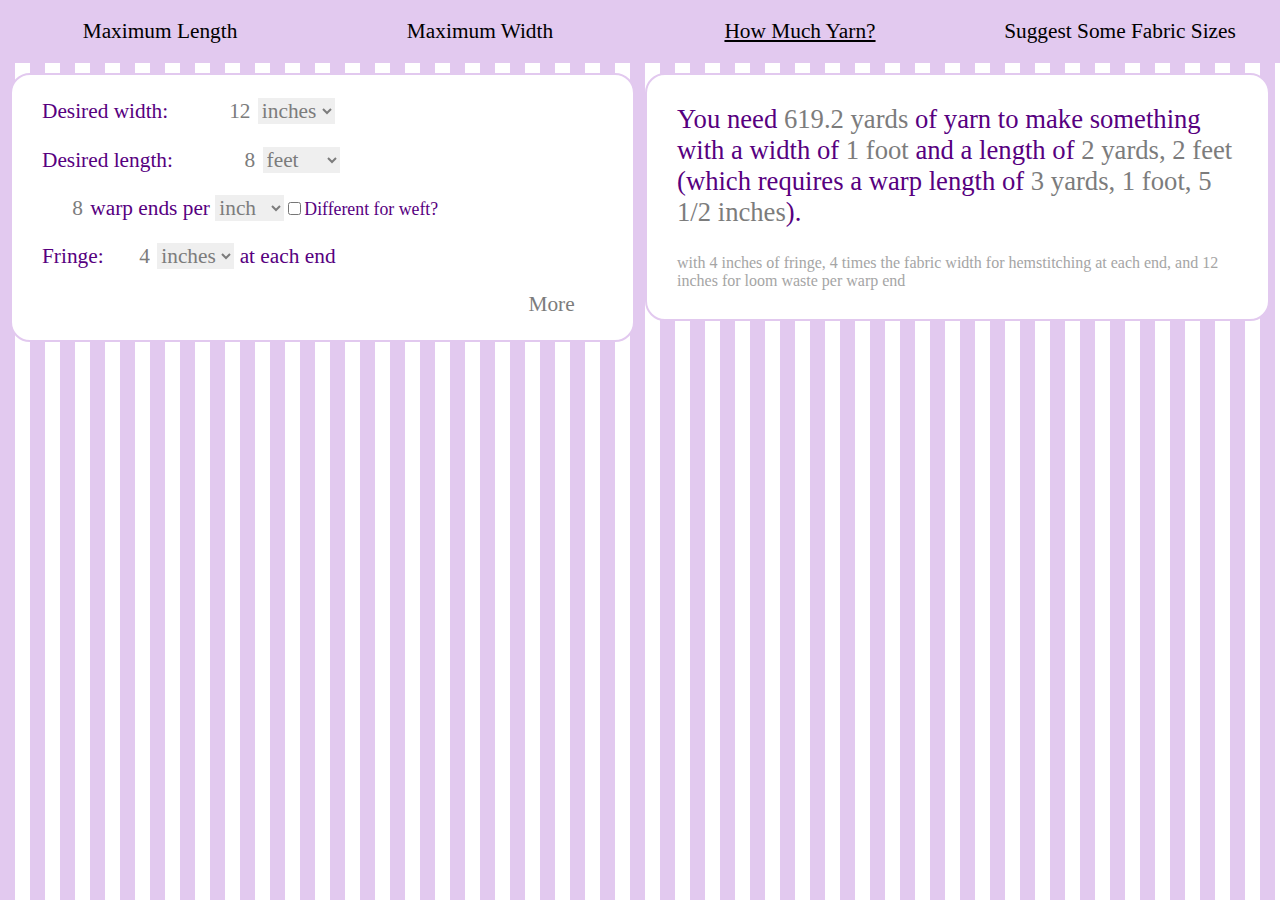
==== howmuch.html @ dab2c0d3 "Necessary files for website version" ====
<html><title>Weaving width calculator</title>
<head>
<script src="weaving.js"></script>
<link rel="stylesheet" type="text/css" href="weaving.css" />
<meta charset="ASCII">
</head>
<body onload="calculateAll(calculateYarn)">

<table class="menubar"><tr><td class="menubox"><a href="index.html">Maximum Length</a></td>
<td class="menubox"><a href="maxwidth.html">Maximum Width</a></td>
<td class="menubox"><u>How Much Yarn?</u></td>
<td class="menubox"><a href="matrix.html">Suggest Some Fabric Sizes</a></td></tr></table>

<div class="input-container">
<div class="inputs"><p>Desired width: <input id="_width" onchange="changeOutputs('width', calculateYarn)" value=12 size=4><input id="width" type="hidden" value=0>
<select name="width_unit" id="width_unit">
<option value="yards">yards</option>
<option value="meters">meters</option>
<option value="feet">feet</option>
<option value="inches" selected="selected">inches</option>
<option value="cm">cm</option>
</select><div id="width_err" class="error"></div></p>

<p>Desired length: <input id="_length" onchange="changeOutputs('length', calculateYarn)" value=8 size=4><input id="length" type="hidden" value=0>
<select name="length_unit" id="length_unit">
<option value="yards">yards</option>
<option value="meters">meters</option>
<option value="feet" selected="selected">feet</option>
<option value="inches">inches</option>
<option value="cm">cm</option>
</select><div id="length_err" class="error"></div></p>

<p><input id="_dent" onchange="changeInverseOutputs('dent', calculateYarn)" value=8 size=1><input id="dent" type="hidden" value=0> warp ends per <select name="dent_unit" id="dent_unit">
<option value="yards" selected="selected">yard</option>
<option value="meters">meter</option>
<option value="feet">foot</option>
<option value="inches" selected="selected">inch</option>
<option value="cm">cm</option>
</select><input type="checkbox" name="use_two_dents" value="use_two_dents" id="use_two_dents" onclick="toggleDentWeft(calculateYarn)"><span style="font-size: smaller">Different for weft?</span> <div id="dent_err" class="error"></div></p>

<p id="dent_weft_par" class="hidden"><input id="_dent_weft" onchange="changeInverseOutputs('dent_weft', calculateYarn)" value=8 size=1><input id="dent_weft" type="hidden" value=8> weft ends per <select name="dent_weft_unit" id="dent_weft_unit">
<option value="yards">yard</option>
<option value="meters">meter</option>
<option value="feet">foot</option>
<option value="inches" selected="selected">inch</option>
<option value="cm">cm</option>
</select><div id="dent_weft_err" class="error"></div></p>

<p>Fringe: <input id="_fringe" onchange="changeOutputsAndStatus('fringe', calculateYarn)" value=4 size=1><input id="fringe" type="hidden" value=0.> <select name="fringe_unit" id="fringe_unit">
<option value="yards">yards</option>
<option value="meters">meters</option>
<option value="feet">feet</option>
<option value="inches" selected="selected">inches</option>
<option value="cm">cm</option>
</select> at each end<div id="fringe_err" class="error"></div></p>

<p class="more" id="more" onclick="toggleMore()">More <img class="flip-vertical" src="arrow.png" width=23 height=14></p>

<div class="hidden" id="extras"><p>Total loom waste: <input id="_loom_waste" onchange="changeOutputsAndStatus('loom_waste', calculateYarn)" value=12 size=2><input id="loom_waste" type="hidden" value=0.33> <select name="loom_waste_unit" id="loom_waste_unit">
<option value="yards">yards</option>
<option value="meters">meters</option>
<option value="feet">feet</option>
<option value="inches" selected="selected">inches</option>
<option value="cm">cm</option>
</select><div id="loom_waste_err" class="error"></div></p>

<p>Add <input id="_percentage_overrun" onchange="changePercentageOverrun(calculateYarn)" value=10 size=2><input id="percentage_overrun" type="hidden" value=1.1>% to allow for draw-in<div id="percentage_overrun_err" class="error"></div></p>

<p>Leave <input id="hemstitch" onchange="changeStatus(calculateYarn)" value=4 size=1> times the fabric width (at each end) for hemstitching<div id="hemstitch_err" class="error"></div></p>


<p>Output units (warp): <select name="warp_length_unit" id="warp_length_unit"  onchange="calculateYarn()">
<option value="yards, feet, and inches" selected="selected">yards, feet, and inches</option>
<option value="yards">yards</option>
<option value="meters">meters</option>
<option value="feet">feet</option>
<option value="inches">inches</option>
<option value="cm">cm</option>
</select><BR />
Output units (weft): <select name="warp_width_unit" id="warp_width_unit" onchange="calculateYarn()">
<option value="yards, feet, and inches" selected="selected">yards, feet, and inches</option>
<option value="yards">yards</option>
<option value="meters">meters</option>
<option value="feet">feet</option>
<option value="inches">inches</option>
<option value="cm">cm</option>
</select><BR />
Output units (yarn): <select name="yardage_unit" id="yardage_unit" onchange="calculateYarn()">
<option value="yards, feet, and inches">yards, feet, and inches</option>
<option value="yards" selected="selected">yards</option>
<option value="meters">meters</option>
<option value="feet">feet</option>
<option value="inches">inches</option>
<option value="cm">cm</option>
</select><BR /><input type="checkbox" name="round_inches" value="round_inches" id="round_inches" onclick="calculateYarn()" checked="checked">Use fractional inches?</p>

<p class="more" onclick="toggleMore()">Less <img src="arrow.png" width=23 height=14></p></div></div></div>

<div class="output-container">
<div class="outputs">
<p>You need <span id="output_yardage" class="num">0 yards</span> of yarn to make something with a width of <span id="output_warp_width" class="num">0 inches</span> and a length of <span id="output_real_length" class="num"></span> (which requires a warp length of <span id="output_warp_length" class="num">0 inches</span>).</p>
<p id="extra_info" class="extra_info"></p>

<p id="diagnostic"></p></div></div>



</body></html>
---- weaving.css ----
body {
    font-family: Georgia, Times, "Times New Roman", serif;
    font-size: 16pt;
    color: #57007F;
    background-color: white;
    background-image: url("stripes.png");
    padding: 0px;
}

a {
    text-decoration: none;
    color: black;
}

a:hover, a:active {
    text-decoration: underline;
}


input, select {
    font-family: Georgia, Times, "Times New Roman", serif;
    font-size: 16pt;
    color: #7C7C7C;
    border: 0px;
}

input {
    text-align: right;
}

.inputs, .outputs {
    padding: 2px 30px; 
    border: 2px solid;
    border-color: #E2C9EF;
    background-color: #FFFFFF;
    border-radius: 20px;
}

.output-matrix {
    padding: 23px 30px; 
    border: 2px solid;
    border-color: #E2C9EF;
    background-color: #FFFFFF;
    border-radius: 20px;
}

.output-matrix table, .output-matrix tr, .output-matrix td {
    border: 1px solid #57007F;
    border-collapse: collapse;
    padding: 2px;
}

.output-matrix tr:nth-child(even) {
    background-color: #E8DEED;
}

.outputs {
    font-size: 20pt;
}

.input-container {
    position: absolute;
    left: 0%;
    top: 7%;
    width: 50%;
    padding: 10px 5px 10px 10px;
    box-sizing: border-box;
    -webkit-box-sizing: border-box;
    -moz-box-sizing: border-box; 
}    

.output-container {
    position: absolute;
    left: 50%;
    top: 7%;
    width: 50%;
    padding: 10px 10px 10px 5px;
    box-sizing: border-box;
    -webkit-box-sizing: border-box;
    -moz-box-sizing: border-box; 
}    

.menubar {
    position: absolute;
    height: 7%;
    width: 100%;
    top: 0;
    left: 0;
    padding: 0;
    border: 2px;
    border-color: black;
    border-collapse: collapse;
    margin: 0;
    background-color: #E2C9EF;
    color: black;
    text-align: center;
    font-size: 16pt;
}

.menubox {
    width: 25%;
    text-align: center;
}

.extra_info {
    font-size: 12pt;
    color: #A5A5A5;
}

.error {
    color: #FF0000;
}

.hidden {
    display: none;
}


/* http://stackoverflow.com/questions/1309055/cross-browser-way-to-flip-html-image-via-javascript-css */
.flip-vertical {
    -moz-transform: scaleY(-1);
    -webkit-transform: scaleY(-1);
    -o-transform: scaleY(-1);
    transform: scaleY(-1);
    -ms-filter: flipv; /*IE*/
    filter: flipv;
}

.more {
    text-align: right;
    color: #7C7C7C;
}

.num {
    color: #7C7C7C;
}

.note {
    font-size: 12pt;
    color: #7C7C7C;
    text-align: center;
    border: 1px solid #7C7C7C;
}
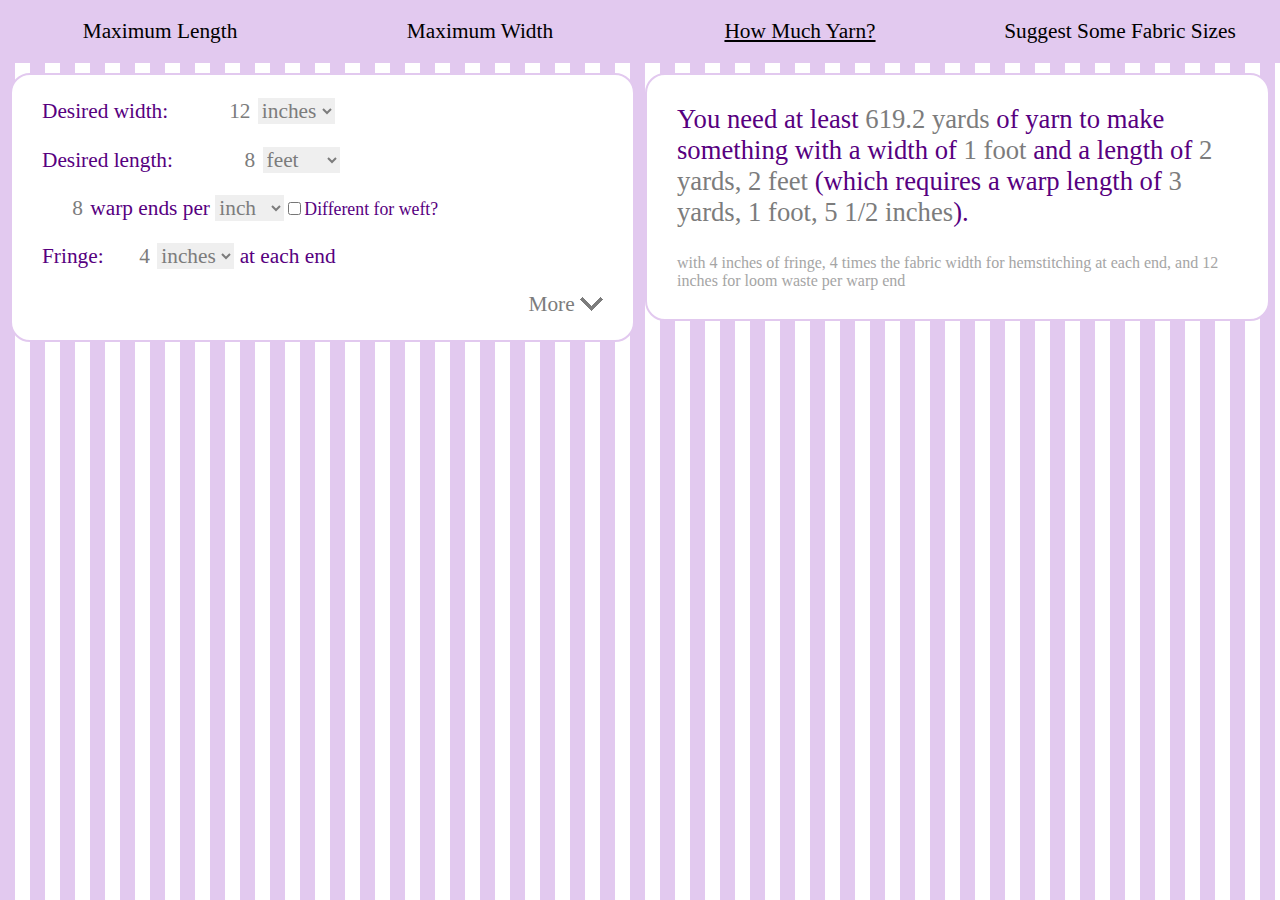
==== commit 5ad1eca4: "Be more specific about using all the yarn" ====
--- a/howmuch.html
+++ b/howmuch.html
@@ -98,7 +98,7 @@
 
 <div class="output-container">
 <div class="outputs">
-<p>You need <span id="output_yardage" class="num">0 yards</span> of yarn to make something with a width of <span id="output_warp_width" class="num">0 inches</span> and a length of <span id="output_real_length" class="num"></span> (which requires a warp length of <span id="output_warp_length" class="num">0 inches</span>).</p>
+<p>You need at least <span id="output_yardage" class="num">0 yards</span> of yarn to make something with a width of <span id="output_warp_width" class="num">0 inches</span> and a length of <span id="output_real_length" class="num"></span> (which requires a warp length of <span id="output_warp_length" class="num">0 inches</span>).</p>
 <p id="extra_info" class="extra_info"></p>
 
 <p id="diagnostic"></p></div></div>
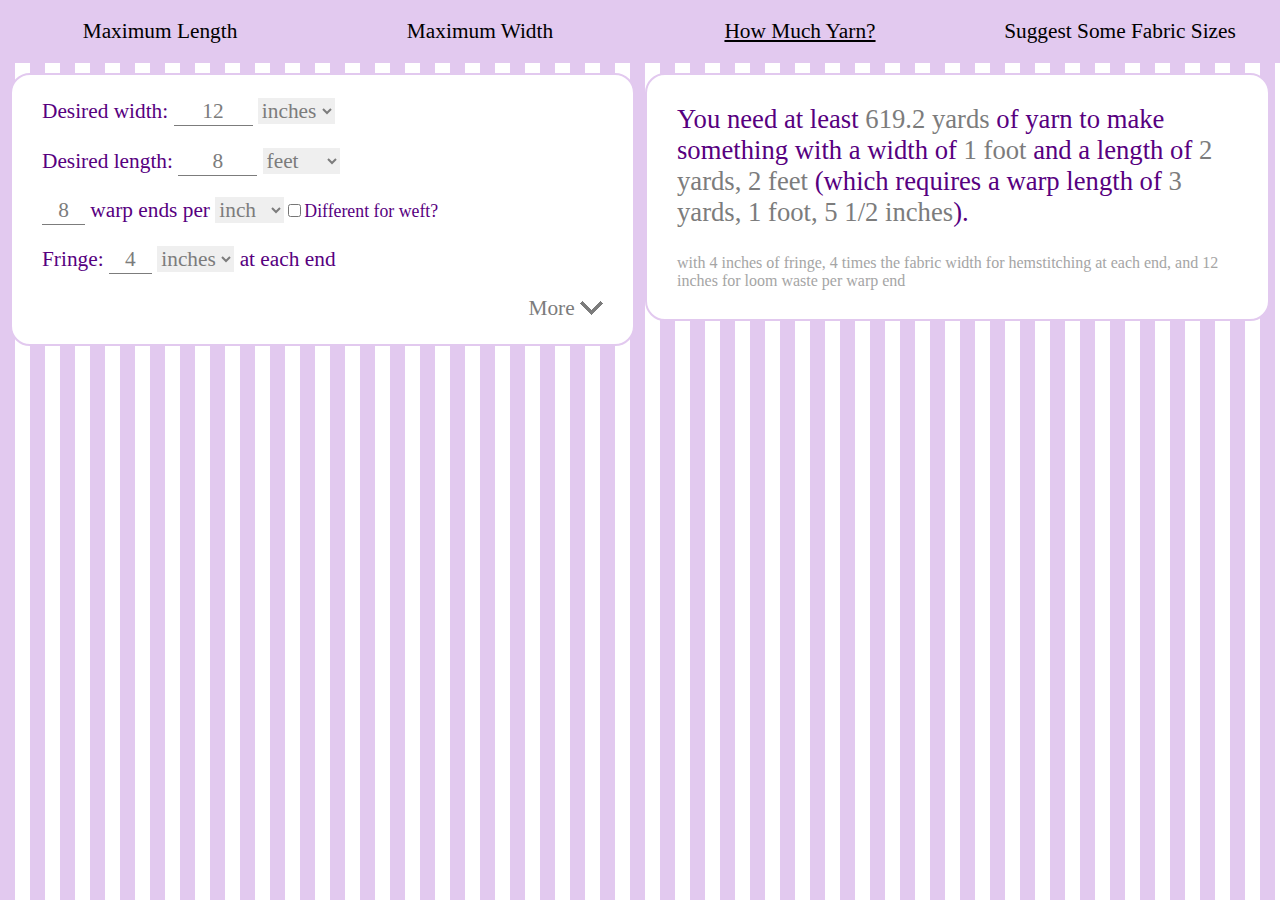
==== commit 021ab3c8: "Updates to loom waste text and page titles" ====
--- a/howmuch.html
+++ b/howmuch.html
@@ -1,4 +1,4 @@
-<html><title>Weaving width calculator</title>
+<html><title>Weaving yarn requirements calculator</title>
 <head>
 <script src="weaving.js"></script>
 <link rel="stylesheet" type="text/css" href="weaving.css" />
@@ -56,7 +56,7 @@
 
 <p class="more" id="more" onclick="toggleMore()">More <img class="flip-vertical" src="arrow.png" width=23 height=14></p>
 
-<div class="hidden" id="extras"><p>Total loom waste: <input id="_loom_waste" onchange="changeOutputsAndStatus('loom_waste', calculateYarn)" value=12 size=2><input id="loom_waste" type="hidden" value=0.33> <select name="loom_waste_unit" id="loom_waste_unit">
+<div class="hidden" id="extras"><p>Total loom waste per warp end: <input id="_loom_waste" onchange="changeOutputsAndStatus('loom_waste', calculateYarn)" value=12 size=2><input id="loom_waste" type="hidden" value=0.33> <select name="loom_waste_unit" id="loom_waste_unit">
 <option value="yards">yards</option>
 <option value="meters">meters</option>
 <option value="feet">feet</option>
--- a/weaving.css
+++ b/weaving.css
@@ -21,11 +21,17 @@
     font-family: Georgia, Times, "Times New Roman", serif;
     font-size: 16pt;
     color: #7C7C7C;
+}
+
+select {
     border: 0px;
 }
-
 input {
-    text-align: right;
+    border-left: 0px;
+    border-right: 0px;
+    border-top: 0px;
+    border-bottom: 1px solid #7C7C7C;
+    text-align: center;
 }
 
 .inputs, .outputs {
@@ -48,6 +54,11 @@
     border: 1px solid #57007F;
     border-collapse: collapse;
     padding: 2px;
+}
+
+.output-matrix table {
+    margin-left:auto; 
+    margin-right:auto;
 }
 
 .output-matrix tr:nth-child(even) {
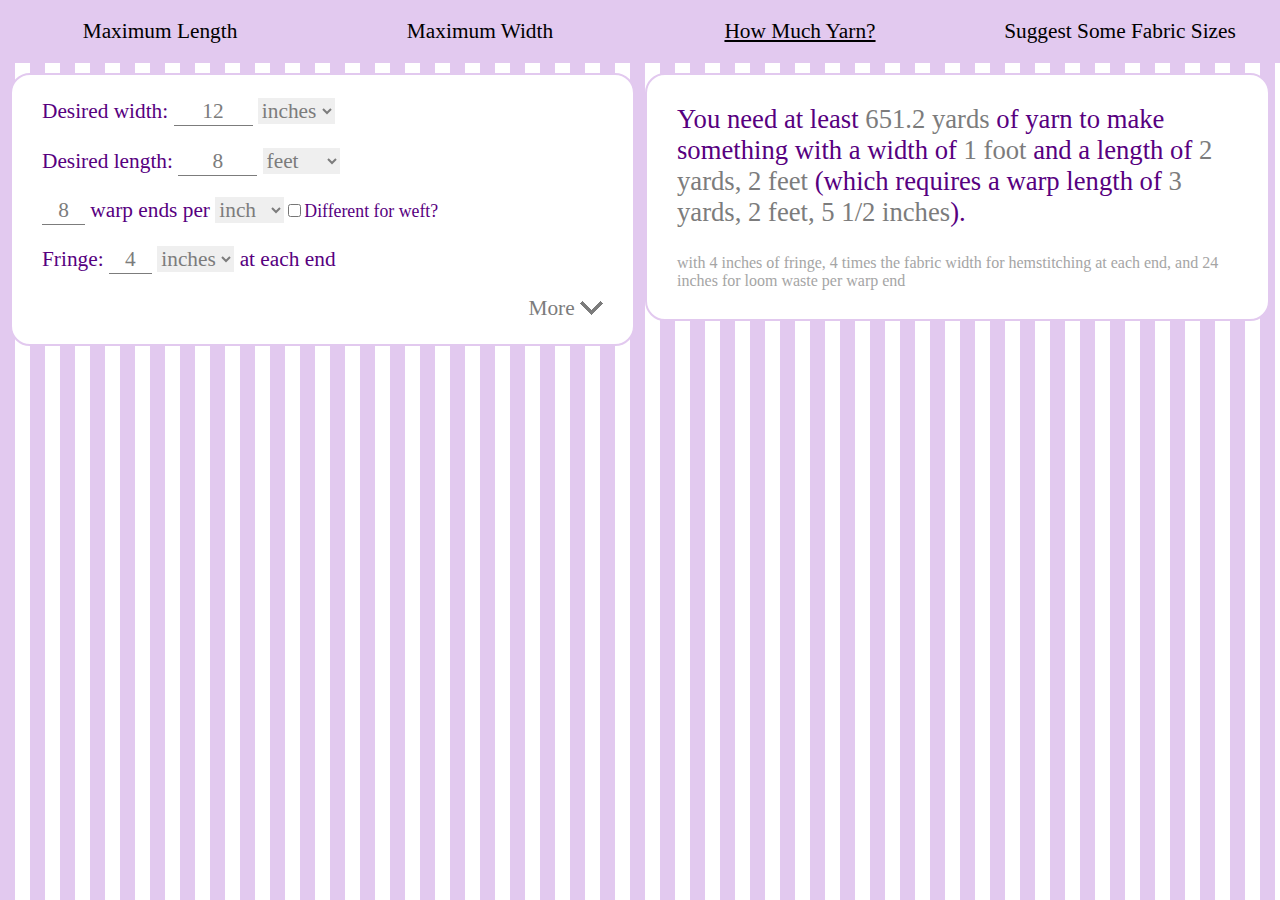
==== commit 0438175b: "Change language and loom waste defaults" ====
--- a/howmuch.html
+++ b/howmuch.html
@@ -13,7 +13,7 @@
 
 <div class="input-container">
 <div class="inputs"><p>Desired width: <input id="_width" onchange="changeOutputs('width', calculateYarn)" value=12 size=4><input id="width" type="hidden" value=0>
-<select name="width_unit" id="width_unit">
+<select name="width_unit" id="width_unit" onchange="changeOutputs('width', calculateYarn)">
 <option value="yards">yards</option>
 <option value="meters">meters</option>
 <option value="feet">feet</option>
@@ -22,7 +22,7 @@
 </select><div id="width_err" class="error"></div></p>
 
 <p>Desired length: <input id="_length" onchange="changeOutputs('length', calculateYarn)" value=8 size=4><input id="length" type="hidden" value=0>
-<select name="length_unit" id="length_unit">
+<select name="length_unit" id="length_unit" onchange="changeOutputs('length', calculateYarn)">
 <option value="yards">yards</option>
 <option value="meters">meters</option>
 <option value="feet" selected="selected">feet</option>
@@ -31,14 +31,14 @@
 </select><div id="length_err" class="error"></div></p>
 
 <p><input id="_dent" onchange="changeInverseOutputs('dent', calculateYarn)" value=8 size=1><input id="dent" type="hidden" value=0> warp ends per <select name="dent_unit" id="dent_unit">
-<option value="yards" selected="selected">yard</option>
+<option value="yards">yard</option>
 <option value="meters">meter</option>
 <option value="feet">foot</option>
 <option value="inches" selected="selected">inch</option>
 <option value="cm">cm</option>
 </select><input type="checkbox" name="use_two_dents" value="use_two_dents" id="use_two_dents" onclick="toggleDentWeft(calculateYarn)"><span style="font-size: smaller">Different for weft?</span> <div id="dent_err" class="error"></div></p>
 
-<p id="dent_weft_par" class="hidden"><input id="_dent_weft" onchange="changeInverseOutputs('dent_weft', calculateYarn)" value=8 size=1><input id="dent_weft" type="hidden" value=8> weft ends per <select name="dent_weft_unit" id="dent_weft_unit">
+<p id="dent_weft_par" class="hidden"><input id="_dent_weft" onchange="changeInverseOutputs('dent_weft', calculateYarn)" value=8 size=1><input id="dent_weft" type="hidden" value=8> weft picks per <select name="dent_weft_unit" id="dent_weft_unit" onchange="changeInverseOutputs('dent_weft', calculateYarn)">
 <option value="yards">yard</option>
 <option value="meters">meter</option>
 <option value="feet">foot</option>
@@ -46,7 +46,7 @@
 <option value="cm">cm</option>
 </select><div id="dent_weft_err" class="error"></div></p>
 
-<p>Fringe: <input id="_fringe" onchange="changeOutputsAndStatus('fringe', calculateYarn)" value=4 size=1><input id="fringe" type="hidden" value=0.> <select name="fringe_unit" id="fringe_unit">
+<p>Fringe: <input id="_fringe" onchange="changeOutputsAndStatus('fringe', calculateYarn)" value=4 size=1><input id="fringe" type="hidden" value=0.> <select name="fringe_unit" id="fringe_unit" onchange="changeOutputsAndStatus('fringe', calculateYarn)">
 <option value="yards">yards</option>
 <option value="meters">meters</option>
 <option value="feet">feet</option>
@@ -56,7 +56,7 @@
 
 <p class="more" id="more" onclick="toggleMore()">More <img class="flip-vertical" src="arrow.png" width=23 height=14></p>
 
-<div class="hidden" id="extras"><p>Total loom waste per warp end: <input id="_loom_waste" onchange="changeOutputsAndStatus('loom_waste', calculateYarn)" value=12 size=2><input id="loom_waste" type="hidden" value=0.33> <select name="loom_waste_unit" id="loom_waste_unit">
+<div class="hidden" id="extras"><p>Total loom waste per warp thread: <input id="_loom_waste" onchange="changeOutputsAndStatus('loom_waste', calculateYarn)" value=24 size=2><input id="loom_waste" type="hidden" value=0.67> <select name="loom_waste_unit" id="loom_waste_unit" onchange="changeOutputsAndStatus('loom_waste', calculateYarn)">
 <option value="yards">yards</option>
 <option value="meters">meters</option>
 <option value="feet">feet</option>
@@ -64,7 +64,7 @@
 <option value="cm">cm</option>
 </select><div id="loom_waste_err" class="error"></div></p>
 
-<p>Add <input id="_percentage_overrun" onchange="changePercentageOverrun(calculateYarn)" value=10 size=2><input id="percentage_overrun" type="hidden" value=1.1>% to allow for draw-in<div id="percentage_overrun_err" class="error"></div></p>
+<p>Add <input id="_percentage_overrun" onchange="changePercentageOverrun(calculateYarn)" value=10 size=2><input id="percentage_overrun" type="hidden" value=1.1>% to allow for takeup and shrinkage<div id="percentage_overrun_err" class="error"></div></p>
 
 <p>Leave <input id="hemstitch" onchange="changeStatus(calculateYarn)" value=4 size=1> times the fabric width (at each end) for hemstitching<div id="hemstitch_err" class="error"></div></p>
 
